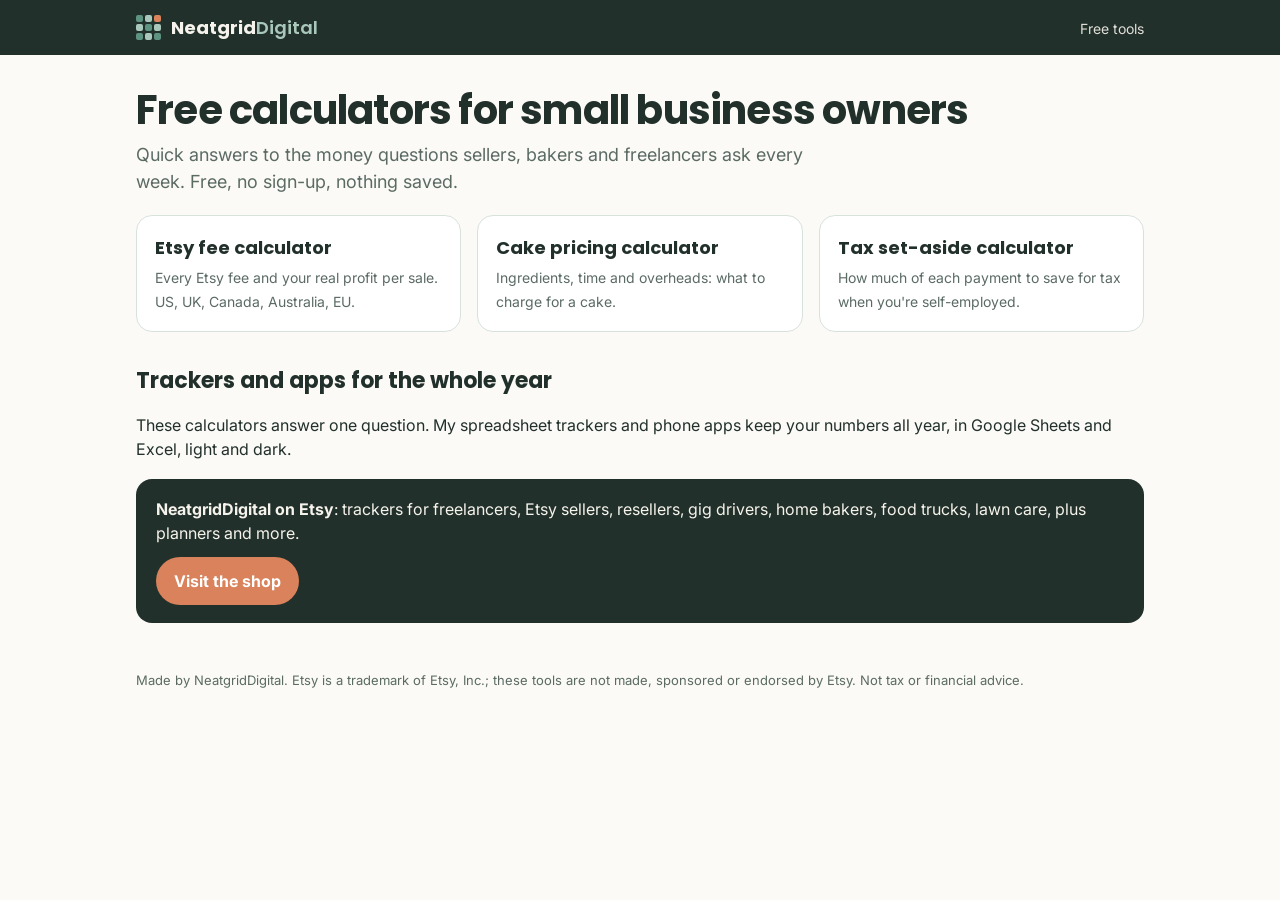
==== index.html @ d845a014 "Add free calculators: Etsy fees, cake pricing, tax set-aside Co-Authored-By: Claude Opus 5.5 <norepl" ====
<!doctype html>
<html lang="en">
<head>
<meta charset="utf-8">
<meta name="viewport" content="width=device-width,initial-scale=1">
<title>Free Calculators for Small Business Owners and Sellers | NeatgridDigital</title>
<meta name="description" content="Free, simple calculators for Etsy sellers, home bakers and freelancers: Etsy fees, cake pricing and tax set-aside. No sign-up.">
<link rel="canonical" href="https://neatgriddigital.github.io/">
<link rel="preconnect" href="https://fonts.googleapis.com"><link rel="preconnect" href="https://fonts.gstatic.com" crossorigin>
<link href="https://fonts.googleapis.com/css2?family=Inter:wght@400;500;600;700&family=Poppins:wght@600&display=swap" rel="stylesheet">
<link rel="stylesheet" href="assets/style.css">
</head>
<body>
<header class="top"><div class="in"><a class="brand" href="./"><span class="mark"><i></i><i class="s"></i><i class="k"></i><i class="s"></i><i></i><i class="s"></i><i></i><i class="s"></i><i></i></span><em style="font-style:normal"><b>Neatgrid</b><span>Digital</span></em></a><nav><a href="./">Free tools</a></nav></div></header>
<main>
<h1>Free calculators for small business owners</h1>
<p class="lead">Quick answers to the money questions sellers, bakers and freelancers ask every week. Free, no sign-up, nothing saved.</p>
<div class="tools">
<a class="tool" href="etsy-fee-calculator/"><b>Etsy fee calculator</b><span>Every Etsy fee and your real profit per sale. US, UK, Canada, Australia, EU.</span></a>
<a class="tool" href="cake-price-calculator/"><b>Cake pricing calculator</b><span>Ingredients, time and overheads: what to charge for a cake.</span></a>
<a class="tool" href="tax-set-aside-calculator/"><b>Tax set-aside calculator</b><span>How much of each payment to save for tax when you're self-employed.</span></a>
</div>
<h2>Trackers and apps for the whole year</h2>
<p>These calculators answer one question. My spreadsheet trackers and phone apps keep your numbers all year, in Google Sheets and Excel, light and dark.</p>
<div class="cta"><p><b>NeatgridDigital on Etsy</b>: trackers for freelancers, Etsy sellers, resellers, gig drivers, home bakers, food trucks, lawn care, plus planners and more.</p>
<a class="btn" href="https://www.etsy.com/shop/NeatgridDigital?utm_source=neatgrid-free-tools&amp;utm_medium=referral&amp;utm_campaign=home">Visit the shop</a></div>
</main>
<footer>Made by NeatgridDigital. Etsy is a trademark of Etsy, Inc.; these tools are not made, sponsored or endorsed by Etsy. Not tax or financial advice.</footer>
</body>
</html>
---- assets/style.css ----
:root{--ink:#22302b;--green:#5f9381;--deep:#2f4a40;--sage:#a9c7bb;--cream:#f6f3ec;--mist:#e7efeb;--line:#d8e2dd;--text:#22302b;--muted:#5b6b64;--accent:#d9825b;--bg:#fbfaf6;--card:#fff;--good:#2e7d5b;--bad:#b4442f}
*{box-sizing:border-box}
html{-webkit-text-size-adjust:100%}
body{margin:0;font-family:Inter,system-ui,-apple-system,"Segoe UI",Roboto,sans-serif;color:var(--text);background:var(--bg);line-height:1.5}
a{color:var(--deep)}
header.top{background:var(--ink);color:var(--cream)}
header.top .in{max-width:1040px;margin:0 auto;padding:14px 16px;display:flex;align-items:center;justify-content:space-between;gap:12px}
.brand{display:flex;align-items:center;gap:10px;color:var(--cream);text-decoration:none;font-family:Poppins,Inter,sans-serif;font-weight:600;font-size:18px}
.brand .mark{display:grid;grid-template-columns:repeat(3,7px);grid-auto-rows:7px;gap:2px}
.brand .mark i{background:var(--green);border-radius:2px}.brand .mark i.s{background:var(--sage)}.brand .mark i.k{background:var(--accent)}
.brand span{color:var(--sage)}
header.top nav a{color:var(--cream);text-decoration:none;font-size:14px;opacity:.9}
main{max-width:1040px;margin:0 auto;padding:24px 16px 48px}
h1{font-family:Poppins,Inter,sans-serif;font-size:clamp(28px,5vw,40px);line-height:1.15;margin:8px 0 8px;letter-spacing:-.02em}
h2{font-family:Poppins,Inter,sans-serif;font-size:22px;margin:32px 0 10px}
.lead{font-size:18px;color:var(--muted);margin:0 0 20px;max-width:720px}
.grid{display:grid;grid-template-columns:1fr 1fr;gap:20px;align-items:start}
@media(max-width:760px){.grid{grid-template-columns:1fr}}
.card{background:var(--card);border:1px solid var(--line);border-radius:16px;padding:20px}
label{display:block;font-weight:600;font-size:14px;margin:14px 0 6px}
label:first-child{margin-top:0}
.hint{font-weight:400;color:var(--muted);font-size:13px}
input,select{width:100%;font:inherit;font-size:16px;padding:11px 12px;border:1px solid var(--line);border-radius:10px;background:#fff;color:var(--text)}
input:focus,select:focus{outline:2px solid var(--green);outline-offset:1px}
.row2{display:grid;grid-template-columns:1fr 1fr;gap:12px;align-items:end}
.check{display:flex;align-items:center;gap:10px;font-weight:500;margin:12px 0 0}
.check input{width:20px;height:20px}
.big{font-family:Poppins,Inter,sans-serif;font-size:40px;font-weight:600;letter-spacing:-.02em;margin:2px 0}
.big.good{color:var(--good)}.big.bad{color:var(--bad)}
.kpis{display:grid;grid-template-columns:1fr 1fr;gap:12px;margin-bottom:12px}
.kpi{background:var(--mist);border-radius:12px;padding:12px 14px}
.kpi .l{font-size:13px;color:var(--muted)}.kpi .v{font-size:22px;font-weight:700}
table.break{width:100%;border-collapse:collapse;font-size:15px}
table.break td{padding:8px 0;border-bottom:1px solid var(--line)}
table.break td:last-child{text-align:right;font-variant-numeric:tabular-nums}
table.break tr.tot td{font-weight:700;border-bottom:none}
.cta{margin-top:18px;background:var(--ink);color:var(--cream);border-radius:16px;padding:18px 20px}
.cta p{margin:0 0 12px}
.cta a.btn{display:inline-block;background:var(--accent);color:#fff;text-decoration:none;font-weight:700;padding:12px 18px;border-radius:999px}
.note{font-size:13px;color:var(--muted);margin-top:10px}
.faq h3{font-size:17px;margin:18px 0 4px}
.faq p{margin:0;color:var(--muted)}
.tools{display:grid;grid-template-columns:repeat(auto-fill,minmax(260px,1fr));gap:16px}
.tool{display:block;text-decoration:none;color:var(--text);background:#fff;border:1px solid var(--line);border-radius:16px;padding:18px}
.tool b{display:block;font-family:Poppins,Inter,sans-serif;font-size:18px;margin-bottom:4px}
.tool span{color:var(--muted);font-size:14px}
footer{max-width:1040px;margin:0 auto;padding:0 16px 32px;font-size:13px;color:var(--muted)}
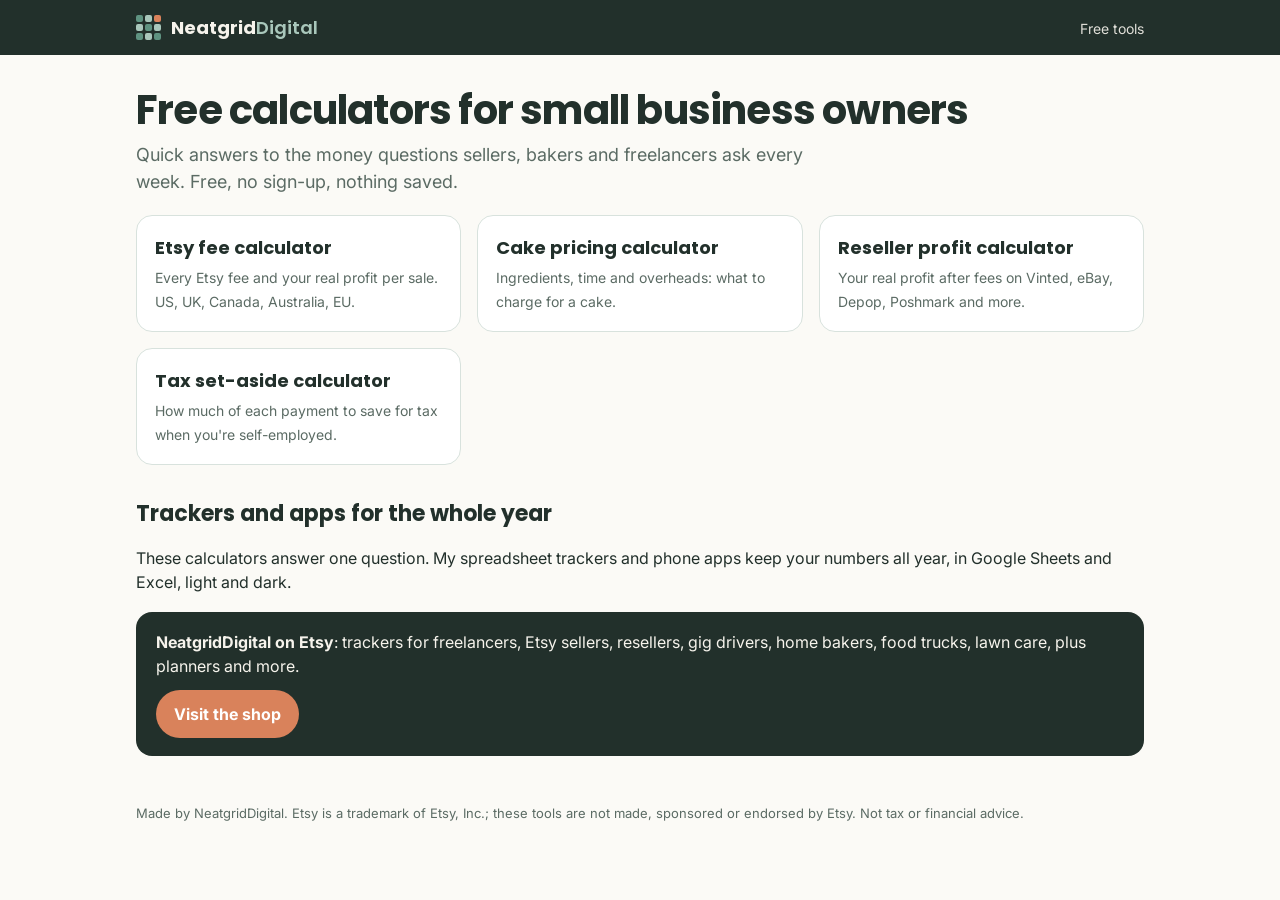
==== commit 11737b5b: "Add reseller profit calculator (Vinted, eBay, Depop and more) Co-Authored-By: Claude Opus 5.5 <norep" ====
--- a/index.html
+++ b/index.html
@@ -4,7 +4,7 @@
 <meta charset="utf-8">
 <meta name="viewport" content="width=device-width,initial-scale=1">
 <title>Free Calculators for Small Business Owners and Sellers | NeatgridDigital</title>
-<meta name="description" content="Free, simple calculators for Etsy sellers, home bakers and freelancers: Etsy fees, cake pricing and tax set-aside. No sign-up.">
+<meta name="description" content="Free, simple calculators for Etsy sellers, home bakers and freelancers: Etsy fees, reseller fees, cake pricing and tax set-aside. No sign-up.">
 <link rel="canonical" href="https://neatgriddigital.github.io/">
 <link rel="preconnect" href="https://fonts.googleapis.com"><link rel="preconnect" href="https://fonts.gstatic.com" crossorigin>
 <link href="https://fonts.googleapis.com/css2?family=Inter:wght@400;500;600;700&family=Poppins:wght@600&display=swap" rel="stylesheet">
@@ -18,6 +18,7 @@
 <div class="tools">
 <a class="tool" href="etsy-fee-calculator/"><b>Etsy fee calculator</b><span>Every Etsy fee and your real profit per sale. US, UK, Canada, Australia, EU.</span></a>
 <a class="tool" href="cake-price-calculator/"><b>Cake pricing calculator</b><span>Ingredients, time and overheads: what to charge for a cake.</span></a>
+<a class="tool" href="reseller-profit-calculator/"><b>Reseller profit calculator</b><span>Your real profit after fees on Vinted, eBay, Depop, Poshmark and more.</span></a>
 <a class="tool" href="tax-set-aside-calculator/"><b>Tax set-aside calculator</b><span>How much of each payment to save for tax when you're self-employed.</span></a>
 </div>
 <h2>Trackers and apps for the whole year</h2>
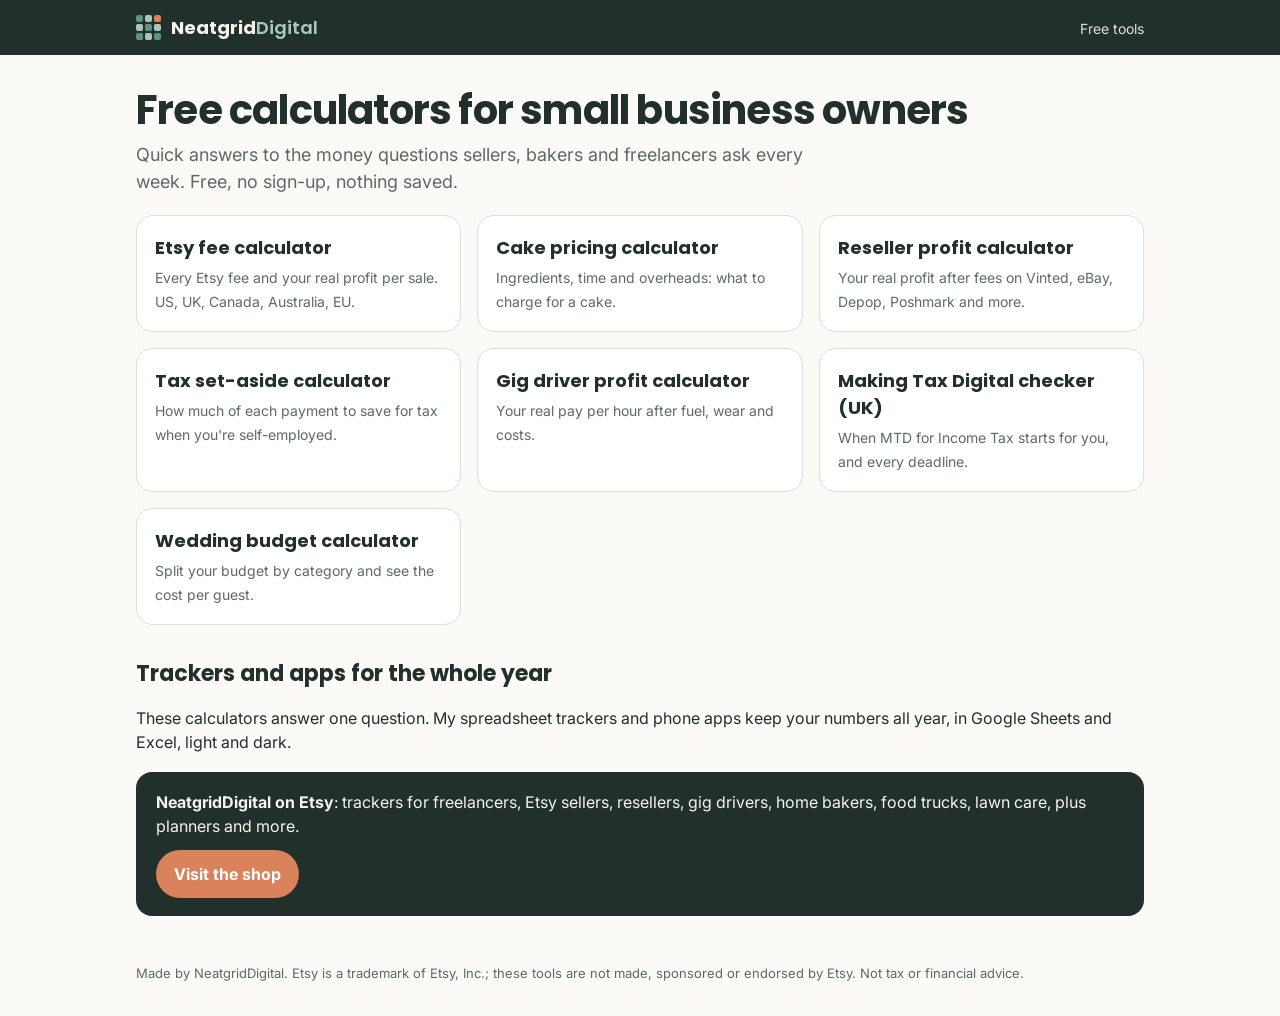
==== commit 50468c6e: "Add gig driver, UK MTD and wedding budget calculators Co-Authored-By: Claude Opus 5.5 <noreply@anthr" ====
--- a/index.html
+++ b/index.html
@@ -4,7 +4,7 @@
 <meta charset="utf-8">
 <meta name="viewport" content="width=device-width,initial-scale=1">
 <title>Free Calculators for Small Business Owners and Sellers | NeatgridDigital</title>
-<meta name="description" content="Free, simple calculators for Etsy sellers, home bakers and freelancers: Etsy fees, reseller fees, cake pricing and tax set-aside. No sign-up.">
+<meta name="description" content="Free, simple calculators for Etsy sellers, home bakers and freelancers: Etsy fees, reseller fees, cake pricing, gig driver pay, UK Making Tax Digital, wedding budgets and tax set-aside. No sign-up.">
 <link rel="canonical" href="https://neatgriddigital.github.io/">
 <link rel="preconnect" href="https://fonts.googleapis.com"><link rel="preconnect" href="https://fonts.gstatic.com" crossorigin>
 <link href="https://fonts.googleapis.com/css2?family=Inter:wght@400;500;600;700&family=Poppins:wght@600&display=swap" rel="stylesheet">
@@ -20,6 +20,9 @@
 <a class="tool" href="cake-price-calculator/"><b>Cake pricing calculator</b><span>Ingredients, time and overheads: what to charge for a cake.</span></a>
 <a class="tool" href="reseller-profit-calculator/"><b>Reseller profit calculator</b><span>Your real profit after fees on Vinted, eBay, Depop, Poshmark and more.</span></a>
 <a class="tool" href="tax-set-aside-calculator/"><b>Tax set-aside calculator</b><span>How much of each payment to save for tax when you're self-employed.</span></a>
+<a class="tool" href="gig-driver-profit-calculator/"><b>Gig driver profit calculator</b><span>Your real pay per hour after fuel, wear and costs.</span></a>
+<a class="tool" href="mtd-checker/"><b>Making Tax Digital checker (UK)</b><span>When MTD for Income Tax starts for you, and every deadline.</span></a>
+<a class="tool" href="wedding-budget-calculator/"><b>Wedding budget calculator</b><span>Split your budget by category and see the cost per guest.</span></a>
 </div>
 <h2>Trackers and apps for the whole year</h2>
 <p>These calculators answer one question. My spreadsheet trackers and phone apps keep your numbers all year, in Google Sheets and Excel, light and dark.</p>
